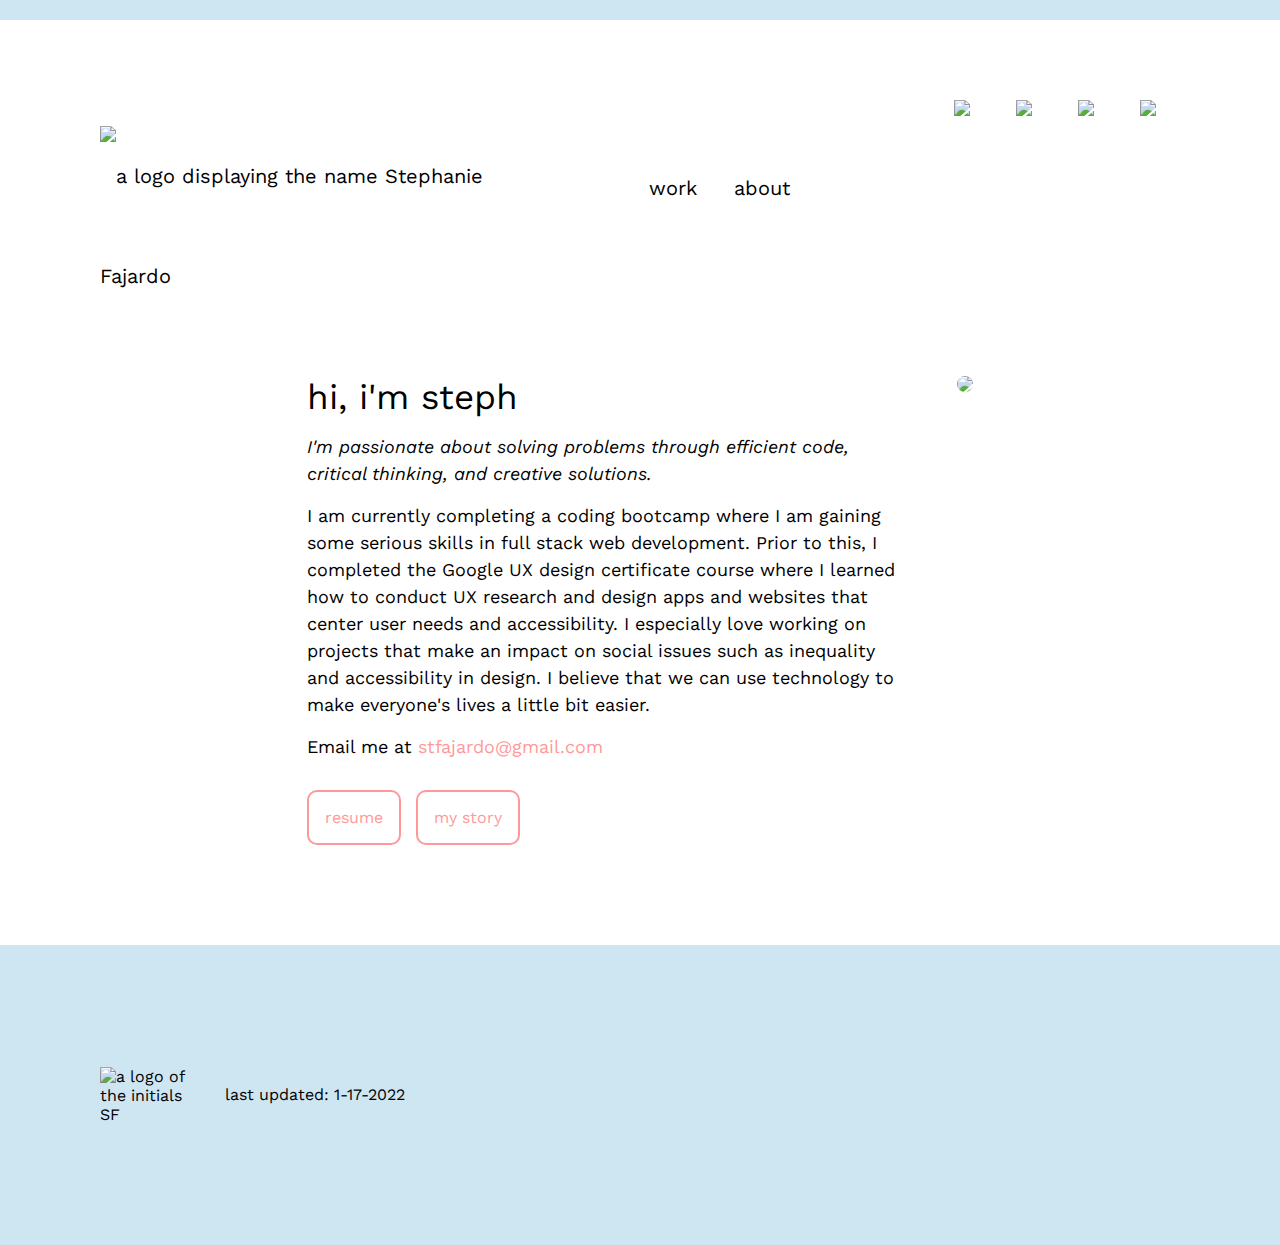
==== index.html @ 03e8b442 "fixed images capitalization error" ====
<!DOCTYPE html>
<html lang="en">
<head>
    <meta charset="UTF-8">
    <meta http-equiv="X-UA-Compatible" content="IE=edge">
    <meta name="viewport" content="width=device-width, initial-scale=1.0">
    <link href="https://fonts.googleapis.com/css2?family=Work+Sans:wght@100;300;400;700&display=swap" rel="stylesheet">
    <link rel="stylesheet" href="./assets/css/style.css" />
    <title>Steph's Personal Website Home Page</title>
</head>

<body>
    <div class="site-top-border"></div>
    <header> 
        <a href="/index.html" class="logo-header"><img class="logo-header" src="./assets/images/website-logo.png" alt="a logo displaying the name Stephanie Fajardo"/></a>

        <ul class="projects">
            <li class="menu-items links"><a href="work.html">work</a></li>
            <li class="menu-items links"><a href="index.html">about</a></li>
        </ul>

        <ul class="icons-container">
            <li class="menu-items links"><a href="mailto: stfajardo@gmail.com"><img src="assets/images/email-icon.png" alt="email icon" /></a></li>

            <li class="menu-items links"><a href="https://www.linkedin.com/in/stephfajardo/"><img src="./assets/images/linkedin-icon.png" alt="linkedin icon" /></a></li>
    
            <li class="menu-items links"><a href="https://twitter.com/stephtfajardo"><img src="./assets/images/twitter-icon.png" alt="twitter icon" /></a></li>

            <li class="menu-items links"><a href="https://github.com/stephtf"><img src="./assets/images/github-logo.png" alt="github icon" /></a></li>
        </ul>

        <a href="#" class="hamburger"  > 
            <span class="bar light-background-color"></span>
            <span class="bar light-background-color"></span>
            <span class="bar light-background-color"></span>
        </a>
    </header> 
    <main>
        <div class="spacer"></div>
        <div class="content-box">
            <section class="container-width"> 
                <h1>hi, i'm steph</h1>
                <p class="italic-text main-font">I'm passionate about solving problems through efficient code, critical thinking, and creative solutions.</p>
                <p class="main-font">I am currently completing a coding bootcamp where I am gaining some serious skills in full stack web development. Prior to this, I completed the Google UX design certificate course where I learned how to conduct UX research and design apps and websites that center user needs and accessibility. I especially love working on projects that make an impact on social issues such as inequality and accessibility in design. I believe that we can use technology to make everyone's lives a little bit easier.</p>
                <p class="main-font">Email me at<a href="mailto: stfajardo@gmail.com" class="light-color links"> stfajardo@gmail.com</a></p> 
                <a href=resume.html target="_blank"><button class="light-color button-a">resume</button></a>
                <a href=my-story.html><button class="light-color button-a">my story</button></a>
            </section>
            <section>
                <img src="assets/images/Sydney copy.JPG" class="portrait">
            </section>
        </div>
    </main>
    
    <footer class="alt-light-background">
        <div class="footer-row"><img class="logo-footer" src="assets/images/Footer_Website Logo_SF.png" alt="a logo of the initials SF">
        <p>last updated: 1-17-2022</p></div> 
    </footer>

  


    <script src="./assets/js/script.js"></script>
    
</body>
</html>
---- assets/css/style.css ----
* {
    margin: 0;
    padding: 0;
    box-sizing: border-box;
  }

/* text */
.dark-color {
    color: #005b8b
}

.light-color {
    color: #ff9999;
}

.italic-text {
    font-style: italic;
}

.main-font {
    font-size: 18px;
}

.bold-links {
    text-decoration: underline;
    font-weight: bold;

}

.weblink-style {
    display: block;
}

.links:hover {
    color: #367588;
    opacity: 70%;
}

.links:focus {
    text-decoration: underline;
}

/* background colors */
.light-background-color {
    background-color: #ff9999;
}

.alt-light-background {
    background-color: #CEE5F2;
}

/* images */
.portrait {
    border-radius: 25px;
    max-width: 350px;
    margin-left: 50px;
}

.thumbnails {
    max-width: 345px;
    max-height: 345px;
}

.project-hero {
    max-width: 650px;
    height: 100%;
    margin-left: 75px;
    box-shadow: 2px 2px 15px #005b8b;
}


/* document elements */
body {
    font-family: 'Work Sans', sans-serif;
}

main {
    margin-left: 100px;
    margin-right: 100px;
}

ul {
    margin-top: 15px;
    margin-bottom: 15px;
}

ul li {
    list-style: none;
}

.site-top-border {
    border-top: 20px solid #CEE5F2;
    margin: 0px -100px 0px;
}

h1 {
    font-weight:normal;
    font-size: 35px;
}

a {
    text-decoration: none;
    color: inherit;
}

p {
    margin-top: 15px;
    margin-bottom: 15px;
    line-height: 1.5;
}

button {
    background-color: white;
    border-color: #ff9999;
    border-style: solid;
    font-size: 16px;
    padding: 16px;
    border-radius: 10px;
    margin-top: 15px;
    margin-right: 10px;
    font-family: 'Work Sans', sans-serif;
}

.button-a:hover {
    cursor: pointer;
}

button:hover {
    background-color: #ff9999;
    border-color: #ff9999;
    color: white;
}


/* project pages to create a flex row */
.project-layout {
    display: flex;
    flex-direction:row;
}

/* header and footer */
header {
    line-height: 100px;
    display: flex;
    font-size: 20px;
    margin-top: 25px;
    align-items: center;
    justify-content: space-between;
    margin-left: 100px;
    margin-right: 100px;
}

.logo-header {
    max-width: 400px;
    height: 100%;
    object-fit: cover;
}

a.logo-header {
    max-height: 125px;
}

.logo-footer {
    max-width: 100px;
    max-height: 100px;
    margin-right: 25px;
}

footer {
    margin-top: 100px;
    height: 300px;
    display: flex;
    align-items: center;
    
}

.footer-row {
    margin-left: 100px;
    display: flex;
    flex-direction: row;
    align-items: center;
}

/* work page */
.title {
    display: flex;
    flex-direction: inline-block;
}

.project-boxes {
    display: flex;
    flex-direction: row;
    border: 10px;
}

.project-titles {
    font-size: 25px; 
    display: flex;
    flex-direction: column;
    margin-right: 20px;
}

.spacer {
    display: flex;
    justify-content: center;
    margin-bottom: 45px;
}

.bottom-spacer {
    margin-bottom: 45px;
}

/* navigation bar */
.hamburger {
    position: absolute;
    top: 55px;
    right: 40px;
    display: none;
    flex-direction: column;
    justify-content: space-between; 
    width: 30px; 
    height: 21px;
}

.hamburger .bar {
    height: 3px; 
    width: 100%;
    border-radius: 10px;
}

.menu-items {    
    display:inline-block;
    margin-left: 15px; 
    margin-right: 15px;
}

.icons-container img {
    max-width: 25px;
    max-height: 25px;
    margin-top: 40px;
}

/* back arrow on my-story page */
#arrow {
    max-width: 75px;
    max-height: 750px;
    border: none;
    padding: 0;
    margin: 0;
}

#arrow:hover {
    background-color: white;
    opacity: 90%;
}




/* main content */
.content-box {
    display: flex; 
    justify-content: center;
}

.container-width {
    max-width: 600px;
}

.solo-text-width {
    max-width: 950px;
}


/* responsive: tablet size */
@media screen and (max-width: 1125px) {   
.logo-header {
    max-width: 350px;
    margin-left: -5px;
    margin-top: 5px;
    
}

nav {
    font-size: 18px;
}

.menu-items {    
    margin-left: 9px; 
    margin-right: 9px;
}

.icons-container img {
    max-width: 20px;
    max-height: 20px;
}

.thumbnails {
    max-width: 280px;
    max-height: 280px;
    
}

}

/* responsive: large phone */
@media screen and (max-width: 950px) {
.portrait {
    margin-top: 0;
    margin-left: 0;
    margin-bottom: 50px;
}
     
.hamburger {
    display: flex; 
}

nav {
    flex-direction: column;
}

.content-box {
    flex-direction: column;
    align-items: center;
    margin-top: 0px;
}

#urban-thumb {
align-items: center;
}


.logo-header {
    max-width: 400px;
    margin-top: 30px;
    margin-left: 0px;
    margin-bottom: 30px;
}

header {
    display: flex;
    flex-direction: column;
    text-align: center;
}

.projects {    
    display: none;
}

.icons-container {
    display: none;
}

.icons-container img {
    max-width: 20px;
    max-height: 20px;
}

.projects.active {
    display: flex;
    flex-direction: column; 
    font-size: 20px;
}  

.icons-container.active {
    display: flex;
}

.content-box.active {
    display: none;
}
}

/* responsive: small phone */
@media screen and (max-width: 450px) {
    .logo-header {
        max-width: 250px;
    }

    .portrait {
        max-width: 280px;
    }

    main {
        margin-left: 35px;
        margin-right: 35px;
    }

    .footer-row {
        max-width: 100px;
        justify-content: center;
    }

}
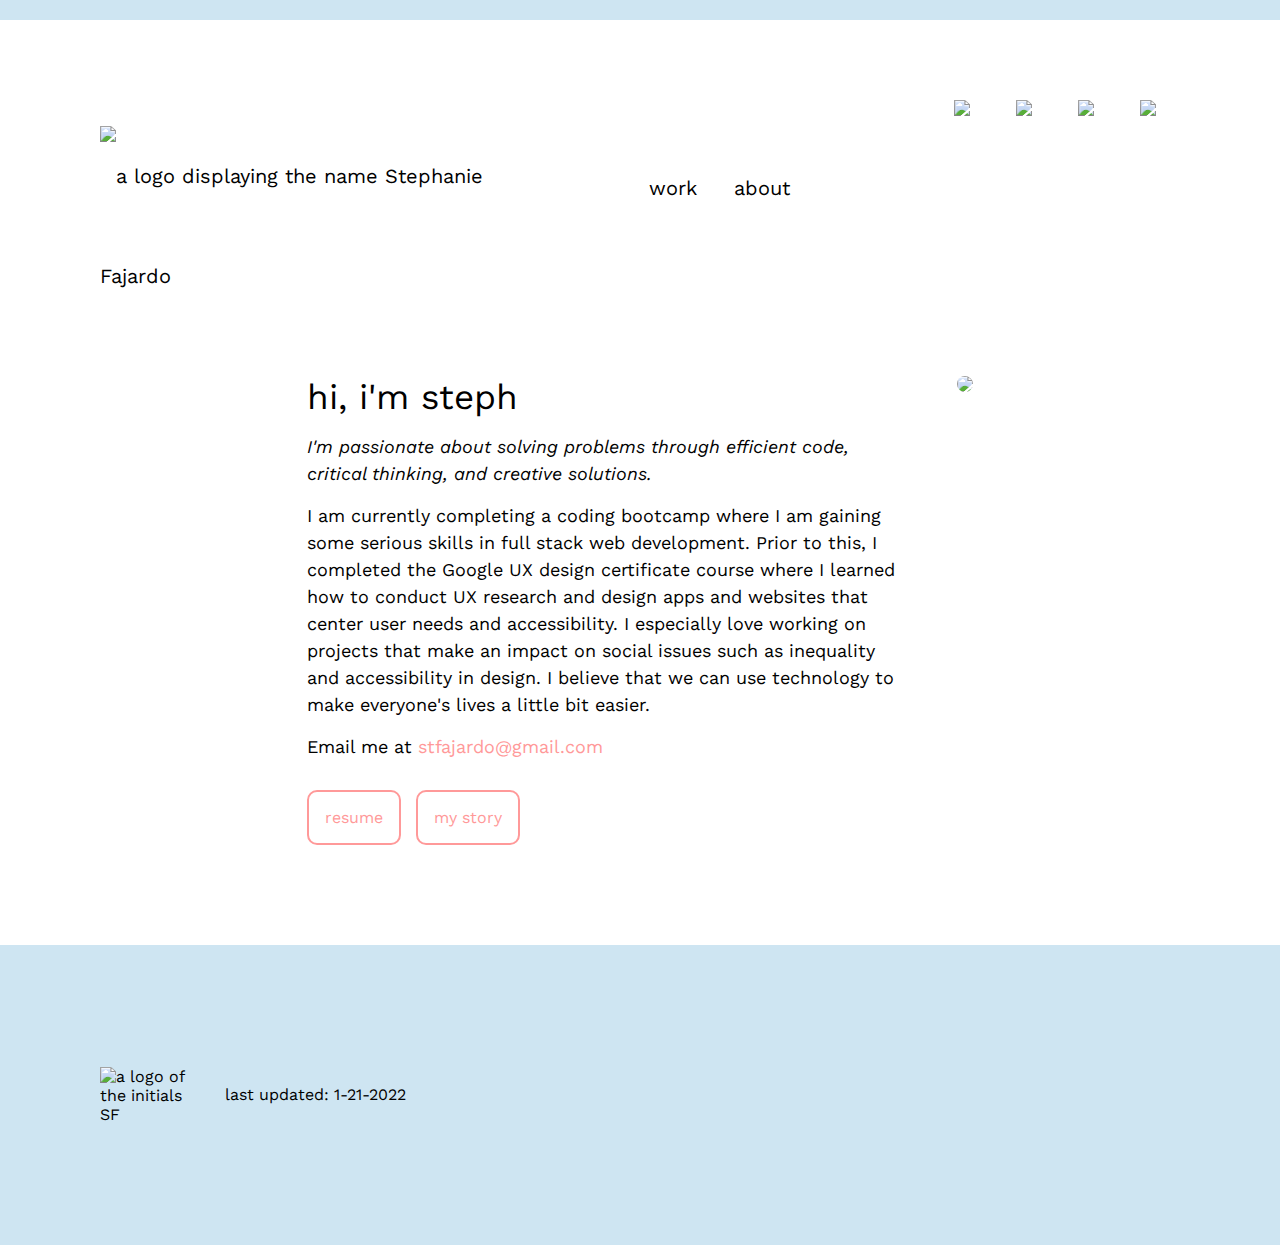
==== commit f9f3ecfa: "made changes to images files in index.html" ====
--- a/index.html
+++ b/index.html
@@ -20,13 +20,13 @@
         </ul>
 
         <ul class="icons-container">
-            <li class="menu-items links"><a href="mailto: stfajardo@gmail.com"><img src="assets/images/email-icon.png" alt="email icon" /></a></li>
+            <li class="menu-items links"><a href="mailto: stfajardo@gmail.com"><img src="./assets/images/email-icon.png" alt="email icon" /></a></li>
 
             <li class="menu-items links"><a href="https://www.linkedin.com/in/stephfajardo/"><img src="./assets/images/linkedin-icon.png" alt="linkedin icon" /></a></li>
     
             <li class="menu-items links"><a href="https://twitter.com/stephtfajardo"><img src="./assets/images/twitter-icon.png" alt="twitter icon" /></a></li>
 
-            <li class="menu-items links"><a href="https://github.com/stephtf"><img src="./assets/images/github-logo.png" alt="github icon" /></a></li>
+            <li class="menu-items links"><a href="./assets/images/github-logo.png"><img src="/assets/images/github-logo.png" alt="github icon" /></a></li>
         </ul>
 
         <a href="#" class="hamburger"  > 
@@ -47,14 +47,14 @@
                 <a href=my-story.html><button class="light-color button-a">my story</button></a>
             </section>
             <section>
-                <img src="assets/images/Sydney copy.JPG" class="portrait">
+                <img src="./assets/images/steph-portrait.jpg" class="portrait">
             </section>
         </div>
     </main>
     
     <footer class="alt-light-background">
-        <div class="footer-row"><img class="logo-footer" src="assets/images/Footer_Website Logo_SF.png" alt="a logo of the initials SF">
-        <p>last updated: 1-17-2022</p></div> 
+        <div class="footer-row"><img class="logo-footer" src="./assets/images/footer-logo.png" alt="a logo of the initials SF">
+        <p>last updated: 1-21-2022</p></div> 
     </footer>
 
   
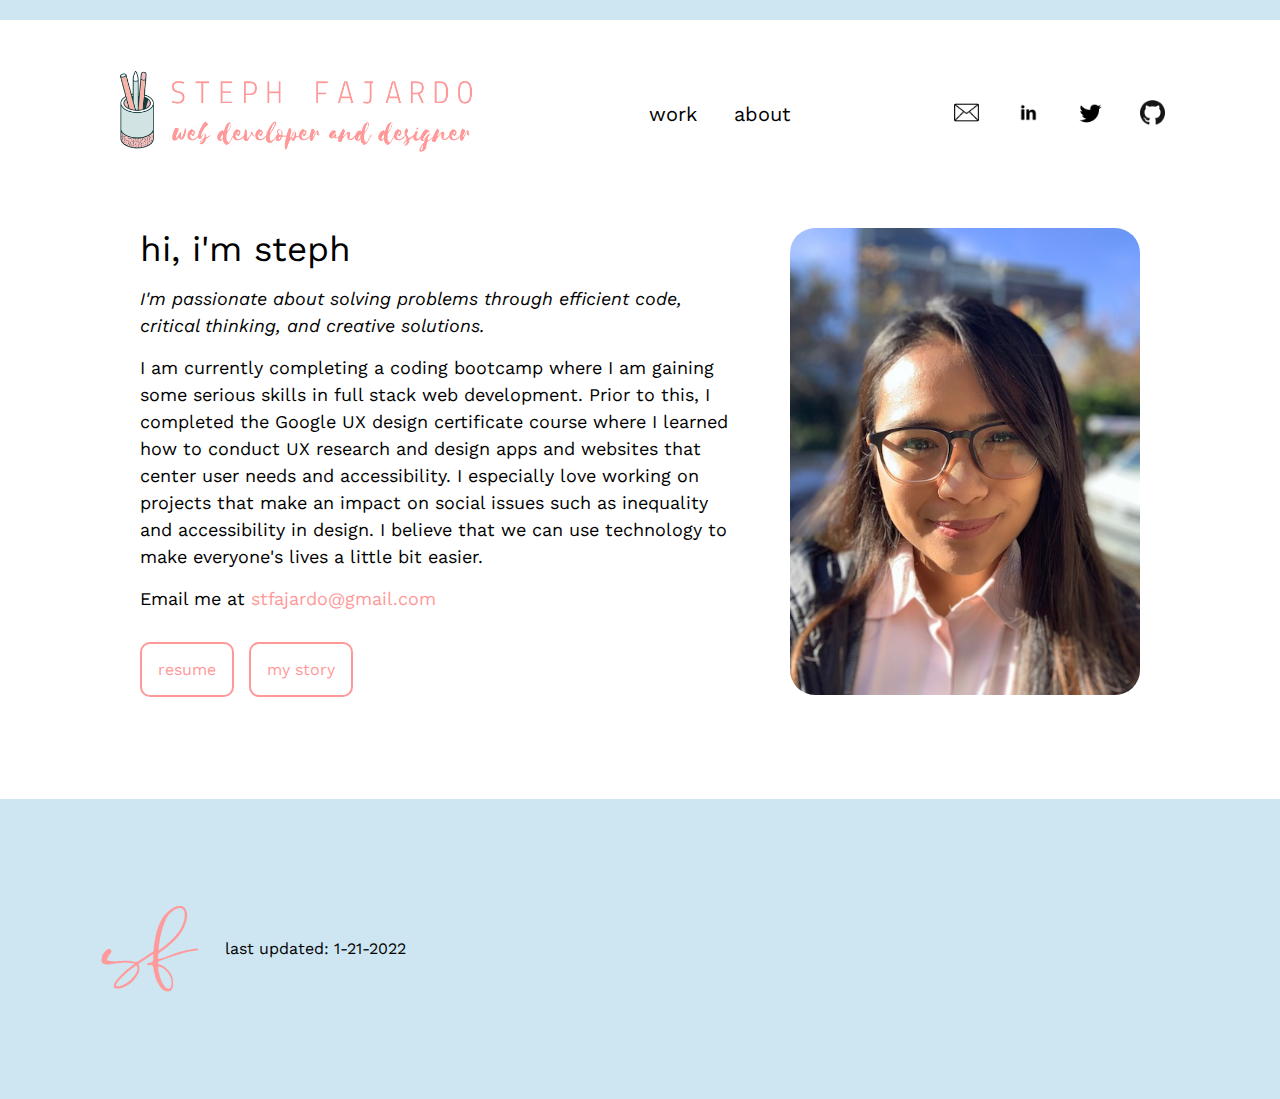
==== commit 77656c1d: "fixed the images issue in all pages" ====
--- a/index.html
+++ b/index.html
@@ -26,7 +26,7 @@
     
             <li class="menu-items links"><a href="https://twitter.com/stephtfajardo"><img src="./assets/images/twitter-icon.png" alt="twitter icon" /></a></li>
 
-            <li class="menu-items links"><a href="./assets/images/github-logo.png"><img src="/assets/images/github-logo.png" alt="github icon" /></a></li>
+            <li class="menu-items links"><a href="./assets/images/github-logo.png"><img src="./assets/images/github-logo.png" alt="github icon" /></a></li>
         </ul>
 
         <a href="#" class="hamburger"  > 
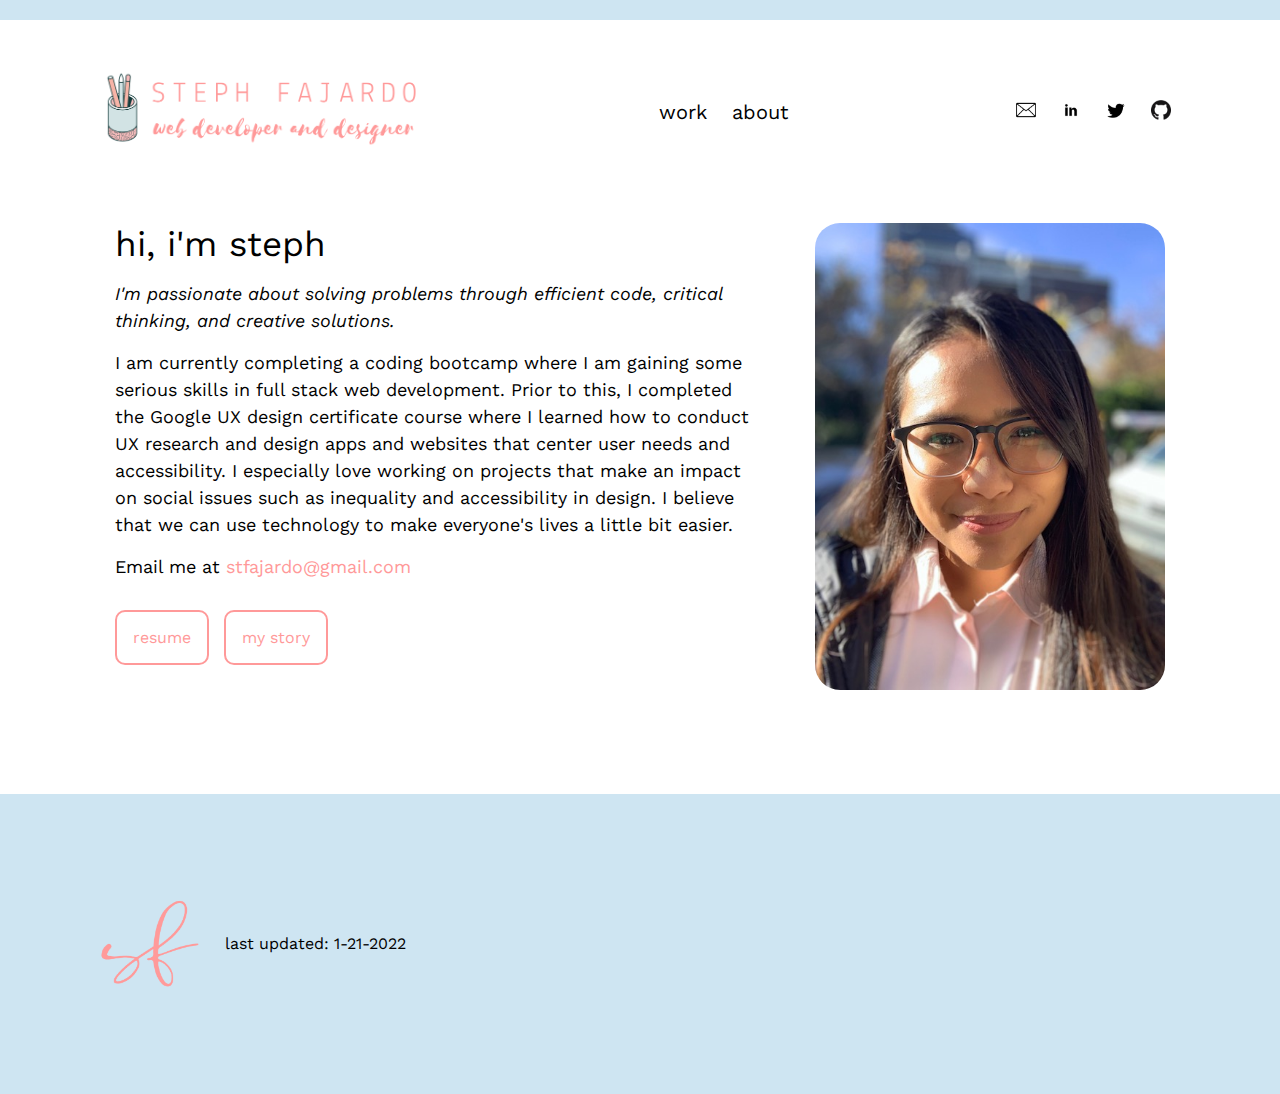
==== commit 6ab7fdbf: "fixed github link at top" ====
--- a/index.html
+++ b/index.html
@@ -3,7 +3,7 @@
 <head>
     <meta charset="UTF-8">
     <meta http-equiv="X-UA-Compatible" content="IE=edge">
-    <meta name="viewport" content="width=device-width, initial-scale=1.0">
+    <meta name="viewport" content="width=device-width, initial-scale=1" />
     <link href="https://fonts.googleapis.com/css2?family=Work+Sans:wght@100;300;400;700&display=swap" rel="stylesheet">
     <link rel="stylesheet" href="./assets/css/style.css" />
     <title>Steph's Personal Website Home Page</title>
@@ -12,7 +12,7 @@
 <body>
     <div class="site-top-border"></div>
     <header> 
-        <a href="/index.html" class="logo-header"><img class="logo-header" src="./assets/images/website-logo.png" alt="a logo displaying the name Stephanie Fajardo"/></a>
+        <a href="index.html" class="logo-header"><img class="logo-header" src="./assets/images/website-logo.png" alt="a logo displaying the name Stephanie Fajardo"/></a>
 
         <ul class="projects">
             <li class="menu-items links"><a href="work.html">work</a></li>
@@ -26,7 +26,7 @@
     
             <li class="menu-items links"><a href="https://twitter.com/stephtfajardo"><img src="./assets/images/twitter-icon.png" alt="twitter icon" /></a></li>
 
-            <li class="menu-items links"><a href="./assets/images/github-logo.png"><img src="./assets/images/github-logo.png" alt="github icon" /></a></li>
+            <li class="menu-items links"><a href="https://github.com/stephtf"><img src="./assets/images/github-logo.png" alt="github icon" /></a></li>
         </ul>
 
         <a href="#" class="hamburger"  > 
--- a/assets/css/style.css
+++ b/assets/css/style.css
@@ -24,6 +24,7 @@
 .bold-links {
     text-decoration: underline;
     font-weight: bold;
+    word-wrap:break-word;
 
 }
 
@@ -62,7 +63,7 @@
 }
 
 .project-hero {
-    max-width: 650px;
+    max-width: 600px;
     height: 100%;
     margin-left: 75px;
     box-shadow: 2px 2px 15px #005b8b;
@@ -264,7 +265,7 @@
 }
 
 .container-width {
-    max-width: 600px;
+    max-width: 650px;
 }
 
 .solo-text-width {
@@ -273,12 +274,24 @@
 
 
 /* responsive: tablet size */
-@media screen and (max-width: 1125px) {   
+@media screen and (max-width: 1300px) {   
+
+
 .logo-header {
     max-width: 350px;
     margin-left: -5px;
     margin-top: 5px;
-    
+}
+
+img.project-hero {
+    max-width: 400;
+    max-height: auto;
+    margin-left: 20px;
+}
+
+.protext-container {
+    max-width: 350px;
+    margin-right: 20px;
 }
 
 nav {
@@ -303,14 +316,22 @@
 
 }
 
+
 /* responsive: large phone */
-@media screen and (max-width: 950px) {
+@media screen and (max-width: 1100px) {
 .portrait {
     margin-top: 0;
     margin-left: 0;
     margin-bottom: 50px;
 }
      
+img.project-hero {
+    max-width: 100%;
+    max-height: auto;
+    margin-left: 0;
+    margin-bottom: 30px;
+}
+
 .hamburger {
     display: flex; 
 }
@@ -320,15 +341,29 @@
 }
 
 .content-box {
-    flex-direction: column;
+    flex-direction: column-reverse;
     align-items: center;
+    justify-content: center;
     margin-top: 0px;
 }
+
+.content-box.active {
+    display: none;
+}
+
 
 #urban-thumb {
 align-items: center;
 }
 
+.work-column {
+    display: flex; 
+    flex-direction: column;
+}
+
+.work-column.active {
+    display: none; 
+}
 
 .logo-header {
     max-width: 400px;
@@ -366,19 +401,39 @@
     display: flex;
 }
 
-.content-box.active {
+.title.active {
     display: none;
 }
+
 }
 
 /* responsive: small phone */
 @media screen and (max-width: 450px) {
     .logo-header {
-        max-width: 250px;
+        max-width: 175%;
+        display: flex;
+        justify-content: center; 
+    }
+
+    #work-column {
+        display: flex; 
+        flex-direction: column;
+    }
+
+    .spacer {
+        margin-bottom: 0px;
     }
 
     .portrait {
         max-width: 280px;
+    }
+
+    img.project-hero {
+        max-width: 375px;
+        height: 100%;
+        object-fit: cover;
+        margin-left: 0;
+        margin-bottom: 30px;
     }
 
     main {
@@ -386,10 +441,16 @@
         margin-right: 35px;
     }
 
+
+
+  .protext-container {
+      max-width: 350px;
+      margin-left: 15px;
+    }
+
     .footer-row {
         max-width: 100px;
         justify-content: center;
     }
 
-}
-
+}